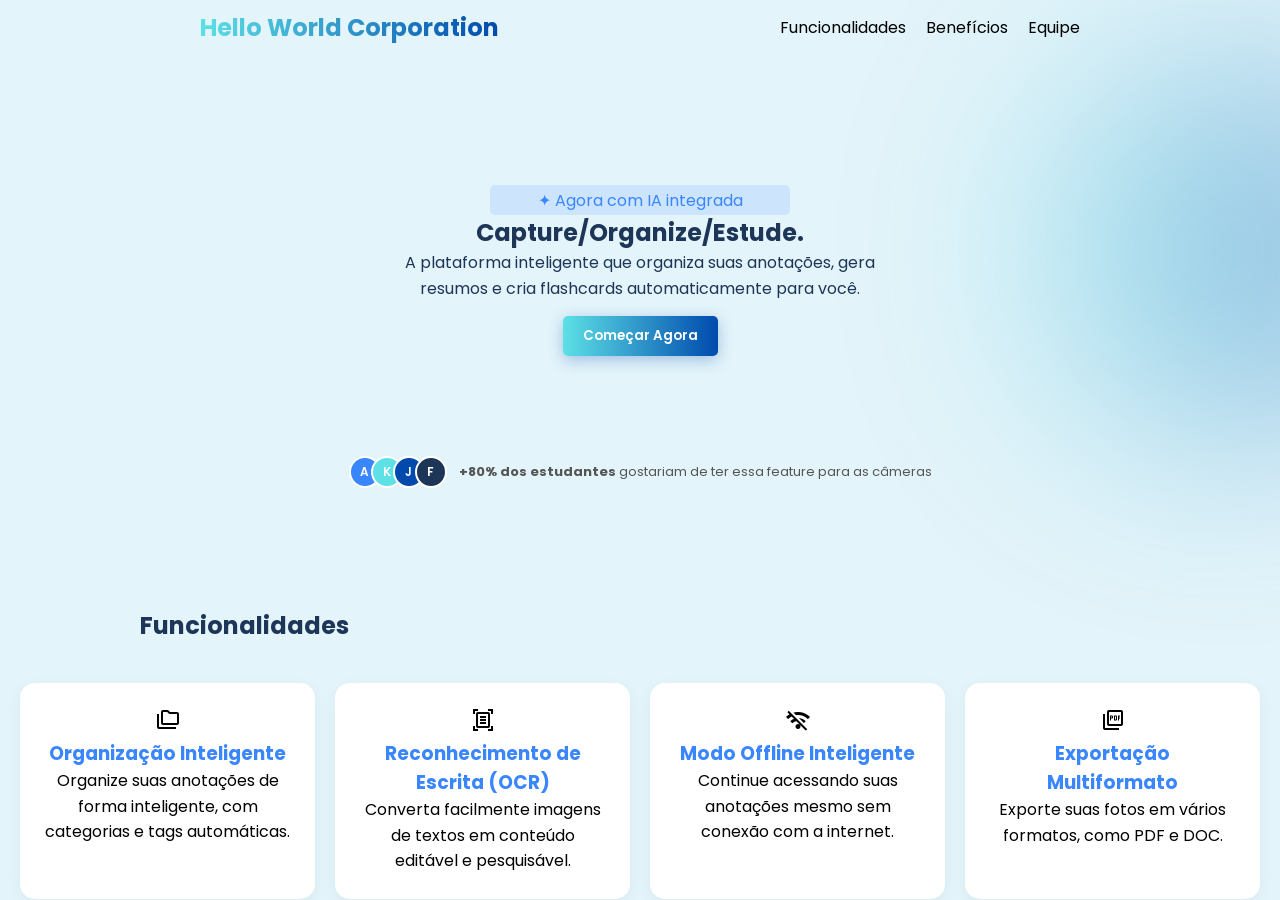
==== index.html @ e11d8a08 "feat: Fazendo header e hero do site, criando a seção de funcionalidades" ====
<!DOCTYPE html>
<html lang="en">
<head>
    <meta charset="UTF-8">
    <meta name="viewport" content="width=device-width, initial-scale=1.0">
    <title>Document</title>
    <!-- LINKS DE CSS -->
    <link rel="stylesheet" href="src/css/style.css">
    <!-- LINKS DE FONTES -->
    <link rel="preconnect" href="https://fonts.googleapis.com">
    <link rel="preconnect" href="https://fonts.gstatic.com" crossorigin>
    <link href="https://fonts.googleapis.com/css2?family=Inter:ital,opsz,wght@0,14..32,100..900;1,14..32,100..900&family=Poppins:ital,wght@0,100;0,200;0,300;0,400;0,500;0,600;0,700;0,800;0,900;1,100;1,200;1,300;1,400;1,500;1,600;1,700;1,800;1,900&display=swap" rel="stylesheet">

    <!-- LINKS DE ICONS -->
    <link rel="stylesheet" href="https://fonts.googleapis.com/css2?family=Material+Symbols+Outlined:opsz,wght,FILL,GRAD@24,400,0,0&icon_names=folder_copy" />
    <link rel="stylesheet" href="https://fonts.googleapis.com/css2?family=Material+Symbols+Outlined:opsz,wght,FILL,GRAD@24,400,0,0" />
</head>
<body>

    <header class="main-header">
        <div class="logo">
            <span>Hello World Corporation</span>
        </div>
        
        <nav class="nav-menu">
            <ul>
                <li><a href="#funcionalidades">Funcionalidades</a></li>
                <li><a href="#benefícios">Benefícios</a></li>
                <li><a href="#equipe">Equipe</a></li>
            </ul>
        </nav>
    </header>

    <main>
        <section class="hero">
            <span class="ia"> ✦ Agora com IA integrada</span>
            <h1>Capture<span>/</span>Organize<span>/</span>Estude.</h1>
            <p>A plataforma inteligente que organiza suas anotações, gera <br> resumos e cria flashcards automaticamente para você.</p>
            <button class="btn-primary"><a href="">Começar Agora</a></button>
        </section>

        <div class="glow-sphere"></div>
        
            <div class="social-proof">
                <div class="avatars">
                    <div class="avatar" style="background: #3a86ff;">A</div>
                    <div class="avatar" style="background: #5de0e6;">K</div>
                    <div class="avatar" style="background: #004aad;">J</div>
                    <div class="avatar" style="background: #1d3557;">F</div>
                </div>
                <p><strong>+80% dos estudantes</strong> gostariam de ter essa feature para as câmeras</p>
            </div>

        <section class="features">
            <div class="features-header">
                <h1>Funcionalidades</h1>
            </div>

             <div class="features-grid">
                <div class="feature-card">
                    <span class="material-symbols-outlined">
                    folder_copy
                    </span>
                    <h3>Organização Inteligente</h3>
                    <p>Organize suas anotações de forma inteligente, com categorias e tags automáticas.</p>
                </div>

                <div class="feature-card">
                    <span class="material-symbols-outlined">
                    document_scanner
                    </span>
                    <h3>Reconhecimento de Escrita (OCR)</h3>
                    <p>Converta facilmente imagens de textos em conteúdo editável e pesquisável.</p>
                </div>

                <div class="feature-card">
                    <span class="material-symbols-outlined">
                    wifi_off
                    </span>
                    <h3>Modo Offline Inteligente</h3>
                    <p>Continue acessando suas anotações mesmo sem conexão com a internet.</p>
                </div>

                <div class="feature-card">
                    <span class="material-symbols-outlined">
                    picture_as_pdf
                    </span>
                    <h3>Exportação Multiformato</h3>
                    <p>Exporte suas fotos em vários formatos, como PDF e DOC.</p>
                </div>

               
            </div>

    </section>

    </main>

 </body>
</html>
---- src/css/style.css ----
*{
    padding: 0;
    margin: 0;
    box-sizing: border-box;
}

:root {
    --font-family: 'Poppins', sans-serif;
    --primary-azure: #3a86ff;
    --light-blue: #e3f4fa;
    --span-blue: #cce4fc;
    --brand-gradient: linear-gradient(90deg, #5de0e6 0%, #004aad 100%);      
    --dark-azure: #1d3557;         
}

.main-header{
    display: flex;
    justify-content: space-between;
    align-items: center;
    border-radius: 5px;
    margin-top: 10px;
}
.nav-menu ul {
    display: flex;       
    list-style: none;   
    gap: 20px;           
    margin: 0 200px 0 0;
    padding: 0;
}
.nav-menu a:hover {
    color: var(--primary-azure); 
}

.logo {
    font-size: 24px;
    font-weight: 700;
    background: var(--brand-gradient);
    -webkit-background-clip: text;
    -webkit-text-fill-color: transparent;
    margin-left: 200px;
}

body {
    font-family: var(--font-family);
    color: var(--text-light);
    background-color: var(--light-blue);
}


a{
    text-decoration: none;
    color: black;
}


h1, h2, h3 {
    font-weight: 700; 
    color: var(--primary-blue);
}

p {
    font-weight: 400; 
    line-height: 1.6;
}

.ia{
    display: flex;
    background-color: var(--span-blue);
    width: 300px;
    height: 30px;
    border-radius: 5px;
    align-items: center;
    justify-content: center;
    color: var(--primary-azure);
}

main {
    display: flex;
    flex-direction: column;
    align-items: center;
    margin-top: 20px;
}
                         /* Estilos para a seção hero */
.hero {
    display: flex;
    flex-direction: column;
    align-items: center;
    text-align: center;
    margin-top: 120px;
    color: var(--dark-azure);
}

.hero button {
    background: var(--brand-gradient);
    border: none;
    box-shadow: 0 4px 15px rgba(0, 74, 173, 0.3);
    padding: 10px 20px;
    border-radius: 5px;
    cursor: pointer;
    margin-top: 15px;
}


.hero button a{
    font-family: var(--font-family);
    font-weight: 600;
    color: white;
}

.glow-sphere {
    position: absolute;
    top: 50px;          
    right: -150px;      
    width: 400px;
    height: 400px;
    background: var(--brand-gradient); 
    border-radius: 50%;
    filter: blur(100px); 
    opacity: 0.4;
    z-index: -1;         
}
.social-proof {
    display: flex;
    align-items: center;
    gap: 12px;
    font-size: 13px;
    color: #555;
    margin-top: 100px;
}

.avatars {
    display: flex;
}

.avatar {
    width: 32px;
    height: 32px;
    border-radius: 50%;       
    border: 2px solid white;   
    margin-left: -10px;        
    display: flex;
    align-items: center;
    justify-content: center;
    font-size: 12px;
    font-weight: 600;
    color: white;
}

.avatars .avatar:first-child {
    margin-left: 0;            
}

.features{
    display: flex;
    flex-direction: column;
    align-items: center;
    margin-top: 120px;
}
.features-header{
    display: flex;
    flex-direction: column;
    align-items: flex-start; /* Isso força os filhos a irem para a esquerda */
    width: 100%;            
    max-width: 1000px;       
    margin-bottom: 40px;
    text-align: left;        /* Alinhamento do texto */
}



.features-grid{
    display: flex;
    flex-direction: row;
    justify-content: flex-start;
    gap: 20px;
    flex-wrap: wrap;
    width: 100%;
    padding: 0 20px; Adiciona um pouco de padding para evitar que os cards encostem nas bordas
}

.features-header h1{
    text-align: left;
    color: var(--dark-azure);
}


.feature-card{
    background: white;        
    padding: 25px;
    border-radius: 15px;      
    flex: 1;                  
    text-align: center;        
    box-shadow: 0 4px 15px rgba(0, 0, 0, 0.05);
}

.feature-card:hover {
    box-shadow: 0 8px 30px rgba(0, 0, 0, 0.1); 
    transform: translateY(-5px); 
    transition: ease;

}



.feature-card h3{
    color: var(--primary-azure);
}
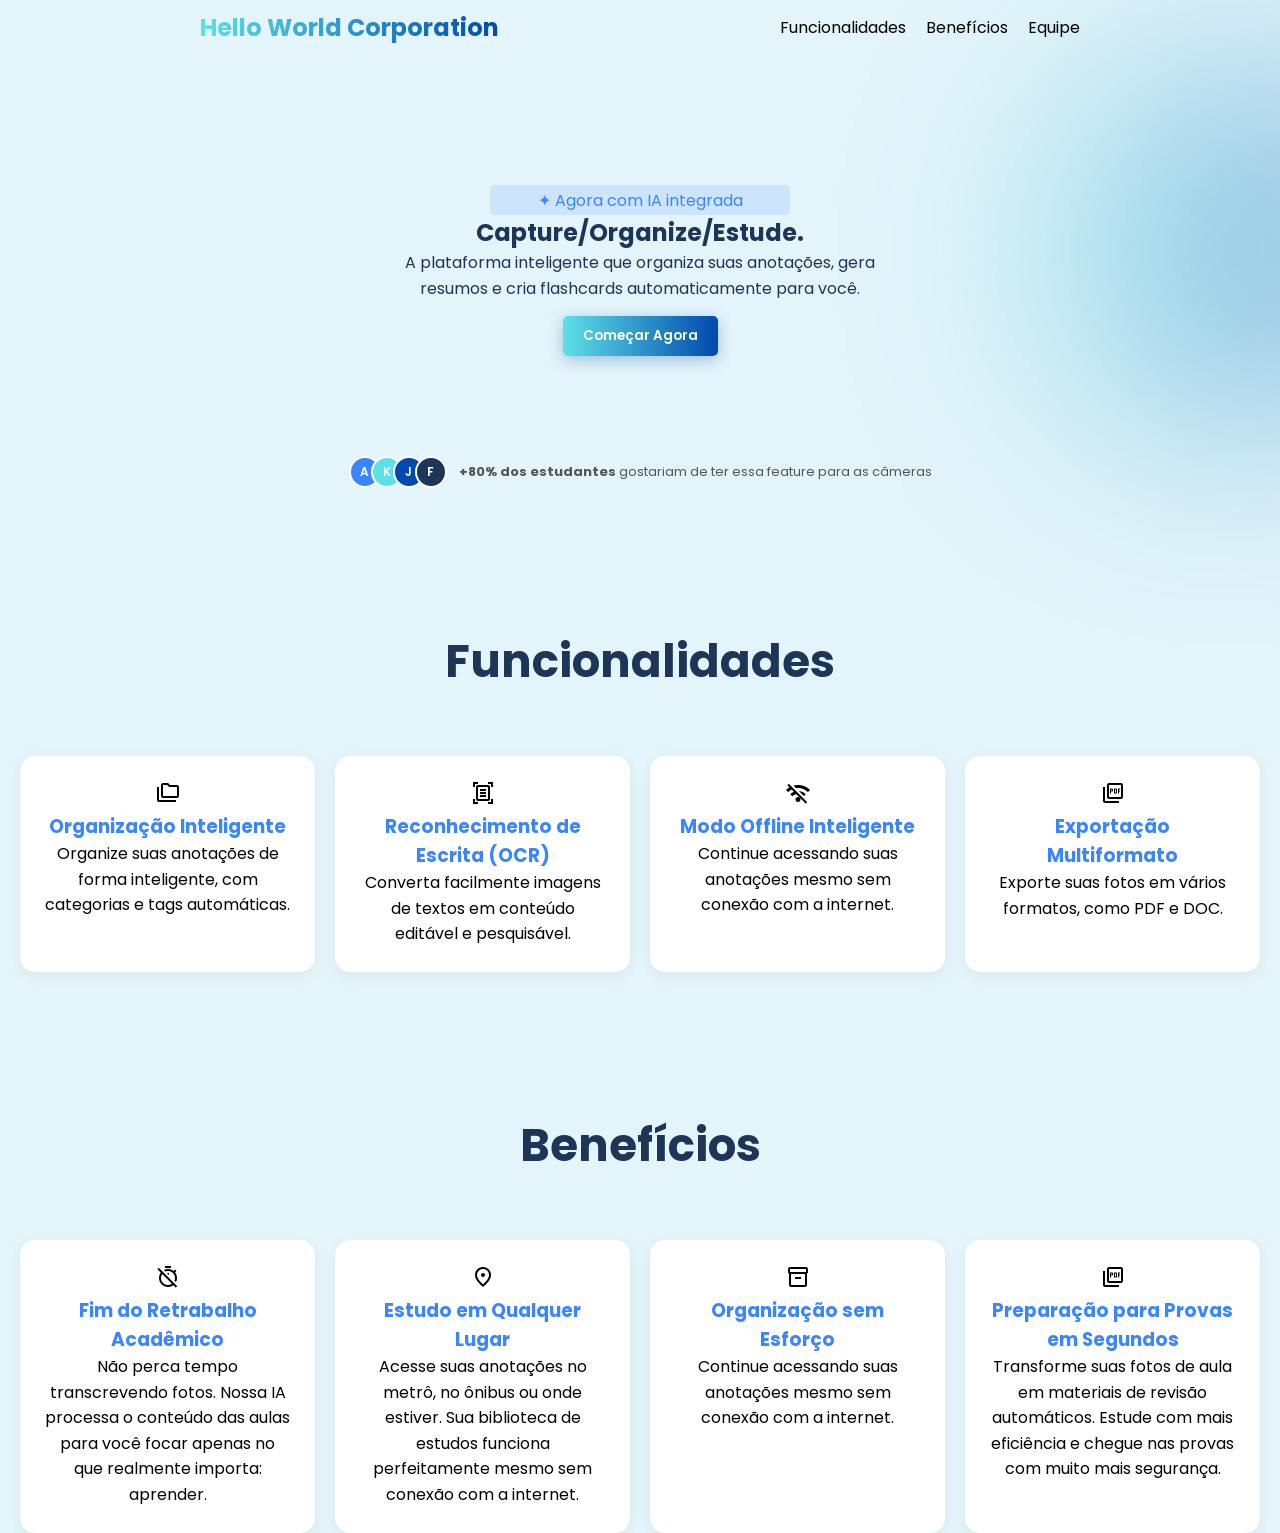
==== commit 7e30fedb: "feat: adicionando a section funcionalidades do site" ====
--- a/index.html
+++ b/index.html
@@ -94,6 +94,51 @@
 
     </section>
 
+
+    <section class="features">
+
+        <div class="features-header">
+                <h1>Benefícios</h1>
+            </div>
+
+             <div class="features-grid">
+                <div class="feature-card">
+                    <span class="material-symbols-outlined">
+                    timer_off
+                    </span>
+                    <h3>Fim do Retrabalho Acadêmico</h3>
+                    <p>Não perca tempo transcrevendo fotos. Nossa IA processa o conteúdo das aulas para você focar apenas no que realmente importa: aprender.</p>
+                </div>
+
+                <div class="feature-card">
+                    <span class="material-symbols-outlined">
+                    location_on
+                    </span>
+                    <h3>Estudo em Qualquer Lugar</h3>
+                    <p>Acesse suas anotações no metrô, no ônibus ou onde estiver. Sua biblioteca de estudos funciona perfeitamente mesmo sem conexão com a internet.</p>
+                </div>
+
+                <div class="feature-card">
+                    <span class="material-symbols-outlined">
+                    inventory_2
+                    </span>
+                    <h3>Organização sem Esforço</h3>
+                    <p>Continue acessando suas anotações mesmo sem conexão com a internet.</p>
+                </div>
+
+                <div class="feature-card">
+                    <span class="material-symbols-outlined">
+                    picture_as_pdf
+                    </span>
+                    <h3>Preparação para Provas em Segundos</h3>
+                    <p>Transforme suas fotos de aula em materiais de revisão automáticos. Estude com mais eficiência e chegue nas provas com muito mais segurança.</p>
+                </div>
+
+               
+            </div>
+
+    </section>
+
     </main>
 
  </body>
--- a/src/css/style.css
+++ b/src/css/style.css
@@ -11,6 +11,11 @@
     --span-blue: #cce4fc;
     --brand-gradient: linear-gradient(90deg, #5de0e6 0%, #004aad 100%);      
     --dark-azure: #1d3557;         
+}
+
+html{
+    width: 100%;
+    /* overflow: hidden; */
 }
 
 .main-header{
@@ -155,15 +160,20 @@
     flex-direction: column;
     align-items: center;
     margin-top: 120px;
-}
+    margin-top: 140px;
+}
+
+
+
+
 .features-header{
     display: flex;
     flex-direction: column;
-    align-items: flex-start; /* Isso força os filhos a irem para a esquerda */
+    align-items: center; /* Isso força os filhos a irem para a esquerda */
     width: 100%;            
     max-width: 1000px;       
-    margin-bottom: 40px;
-    text-align: left;        /* Alinhamento do texto */
+    margin-bottom: 60px;
+    text-align: left;       /*Alinhamento do texto */
 }
 
 
@@ -179,7 +189,8 @@
 }
 
 .features-header h1{
-    text-align: left;
+    font-size: 45px;
+    text-align: center;
     color: var(--dark-azure);
 }
 
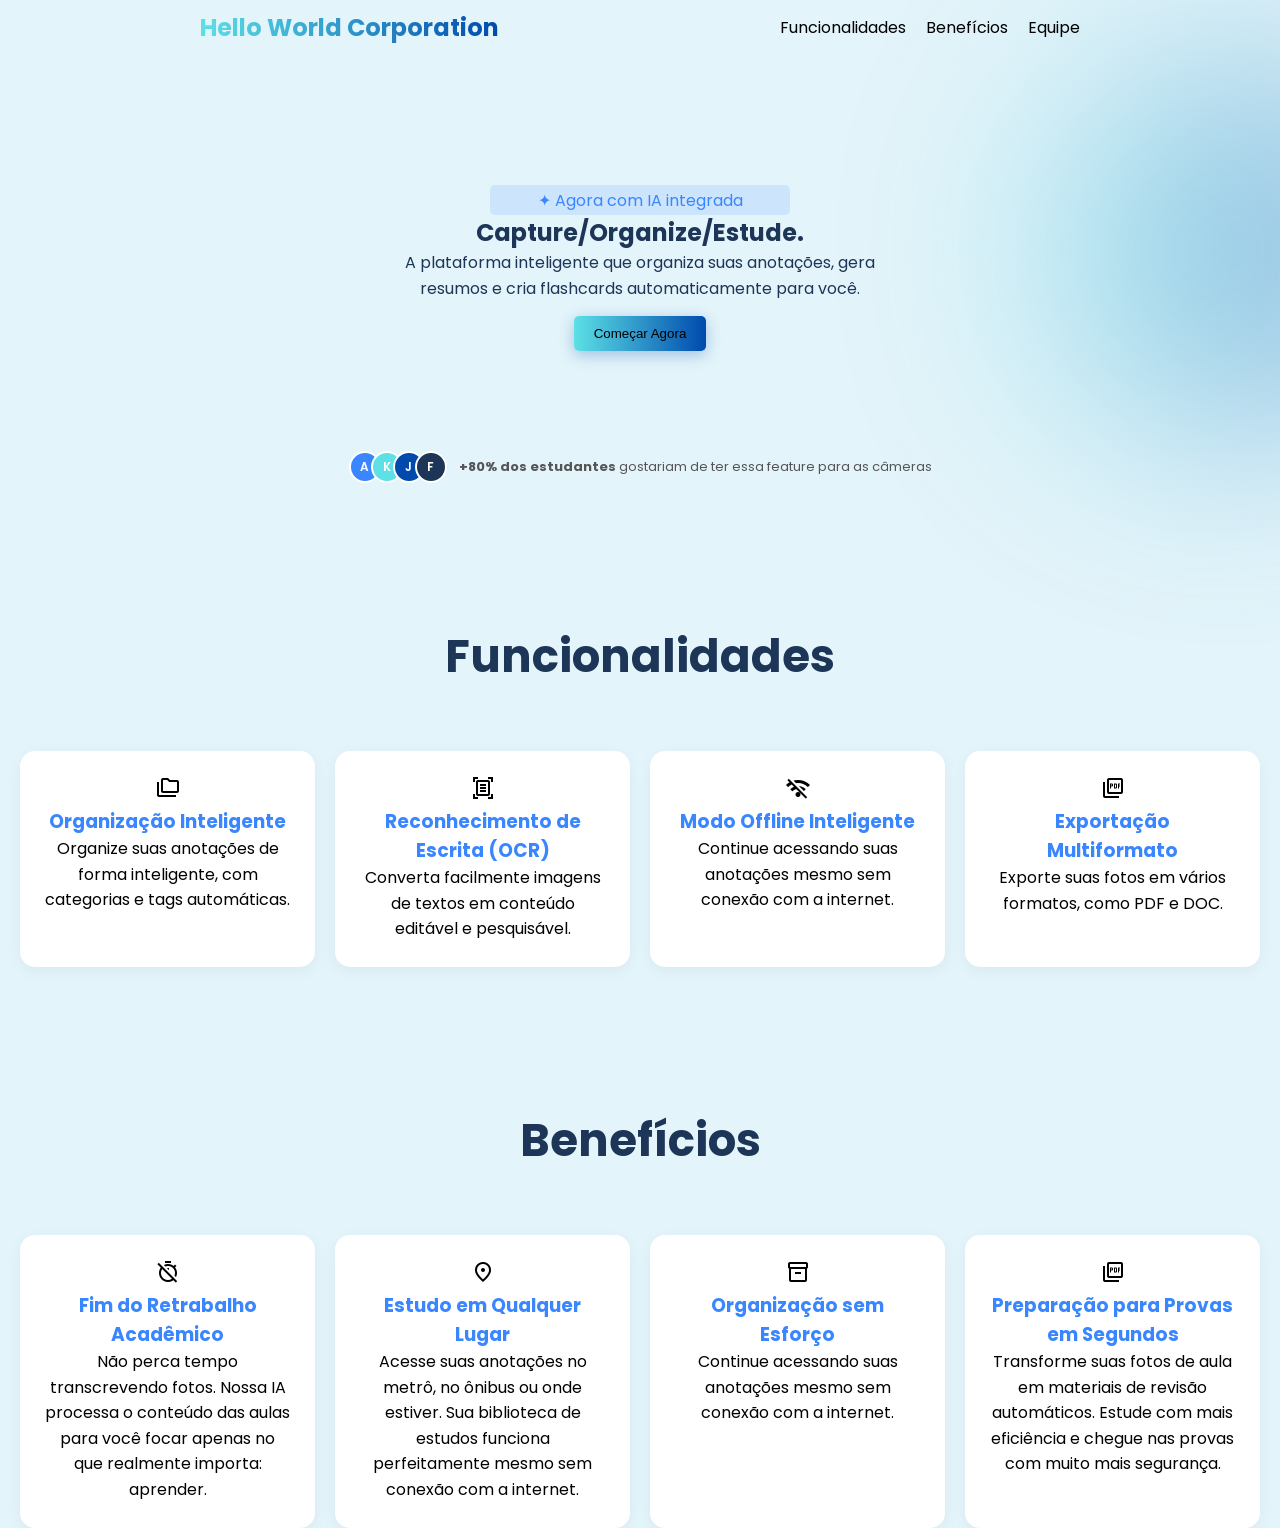
==== commit 0c12c43d: "Adicionando o script.js e funções iniciais" ====
--- a/index.html
+++ b/index.html
@@ -36,7 +36,7 @@
             <span class="ia"> ✦ Agora com IA integrada</span>
             <h1>Capture<span>/</span>Organize<span>/</span>Estude.</h1>
             <p>A plataforma inteligente que organiza suas anotações, gera <br> resumos e cria flashcards automaticamente para você.</p>
-            <button class="btn-primary"><a href="">Começar Agora</a></button>
+            <button onclick="botaoComecar(this)" class="btn-primary">Começar Agora</button>
         </section>
 
         <div class="glow-sphere"></div>
@@ -140,6 +140,6 @@
     </section>
 
     </main>
-
+    <script src="/src/js/script.js"></script>
  </body>
 </html>
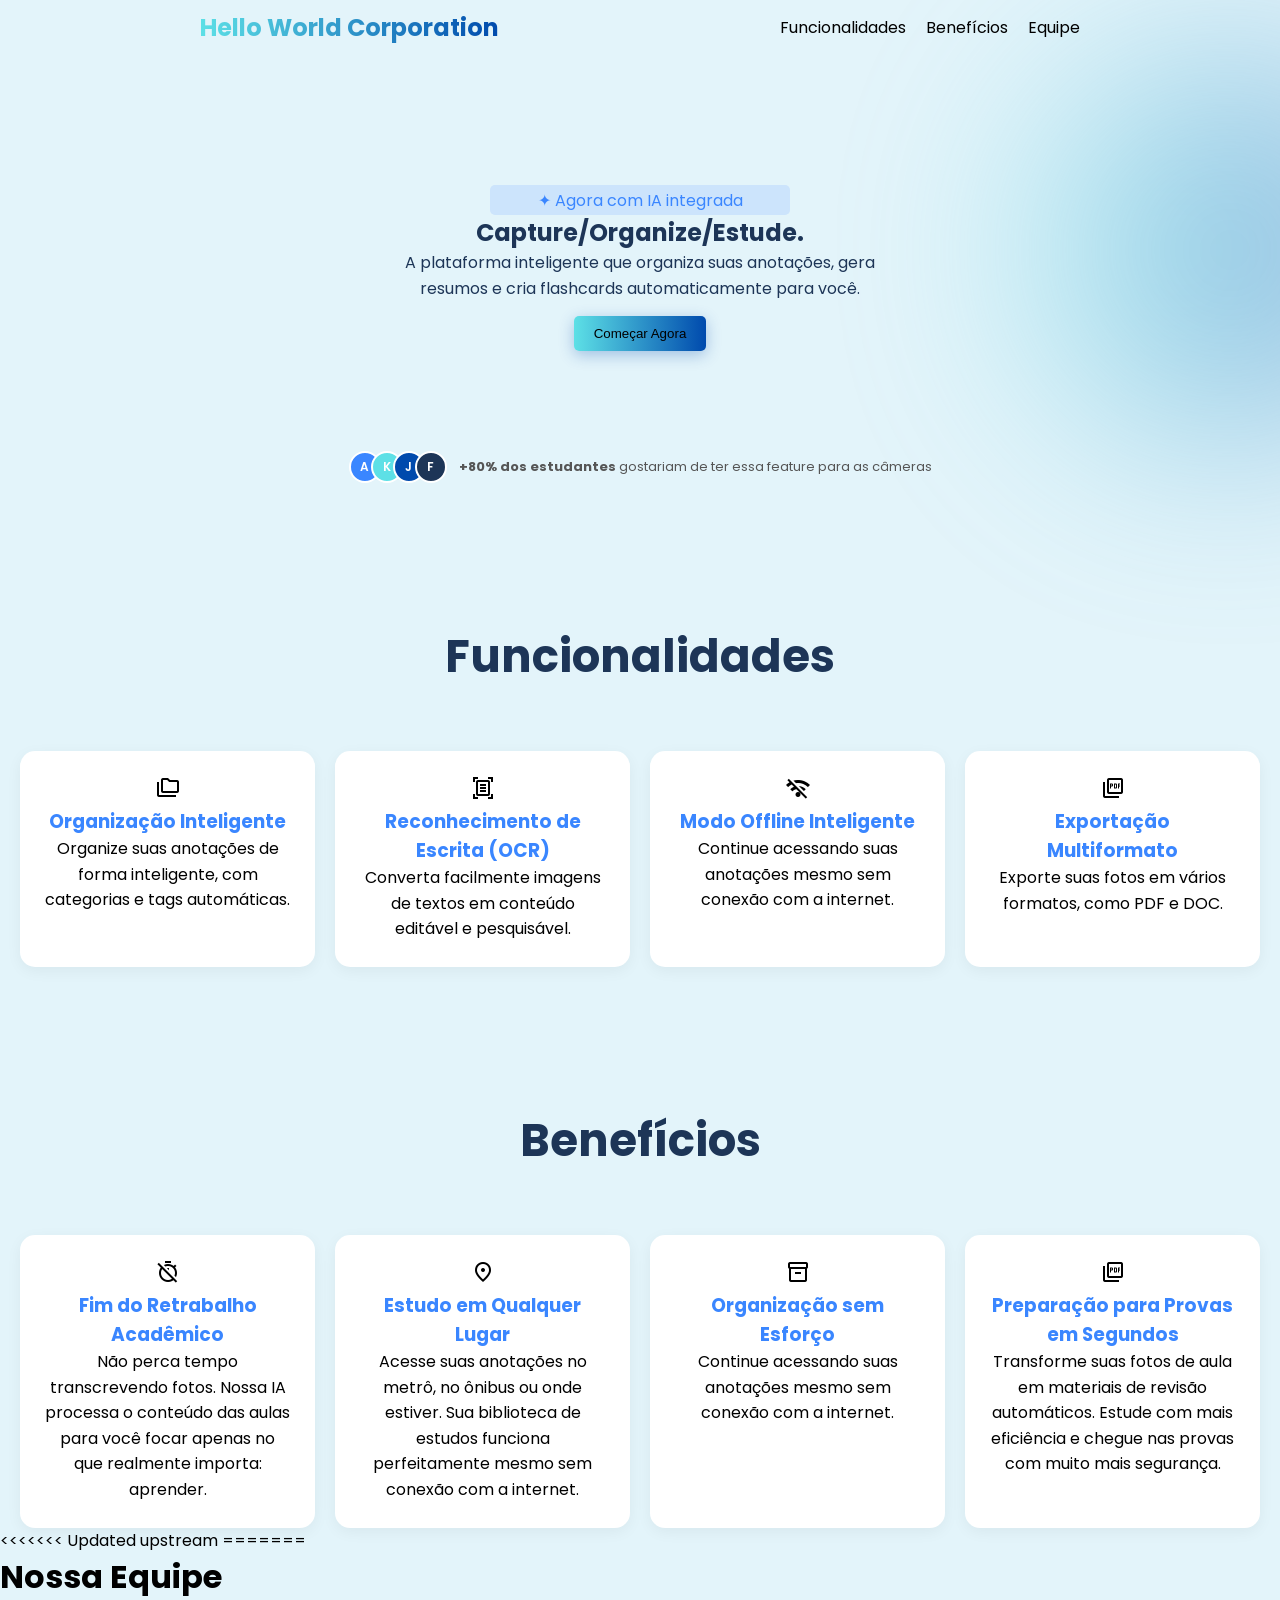
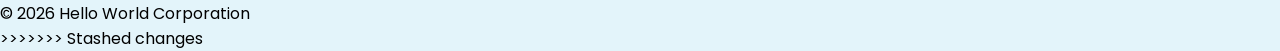
==== commit eebdf183: "feat: Adicionando Equipes Seção" ====
--- a/index.html
+++ b/index.html
@@ -140,6 +140,21 @@
     </section>
 
     </main>
+<<<<<<< Updated upstream
     <script src="/src/js/script.js"></script>
+=======
+    <!--FOOTER/EQUIPE-->
+    <footer id="equipe" class="main-footer">
+        <div class="footer-container">
+            <h1>Nossa Equipe</h1>
+         </div>
+         <div id="team-grid" class="team-grid">
+            <!--JS integrado-->
+         </div>
+           <div class ="footer-bottom">
+               <p>&copy; 2026 Hello World Corporation</p>
+           </div>
+    </footer>
+>>>>>>> Stashed changes
  </body>
 </html>
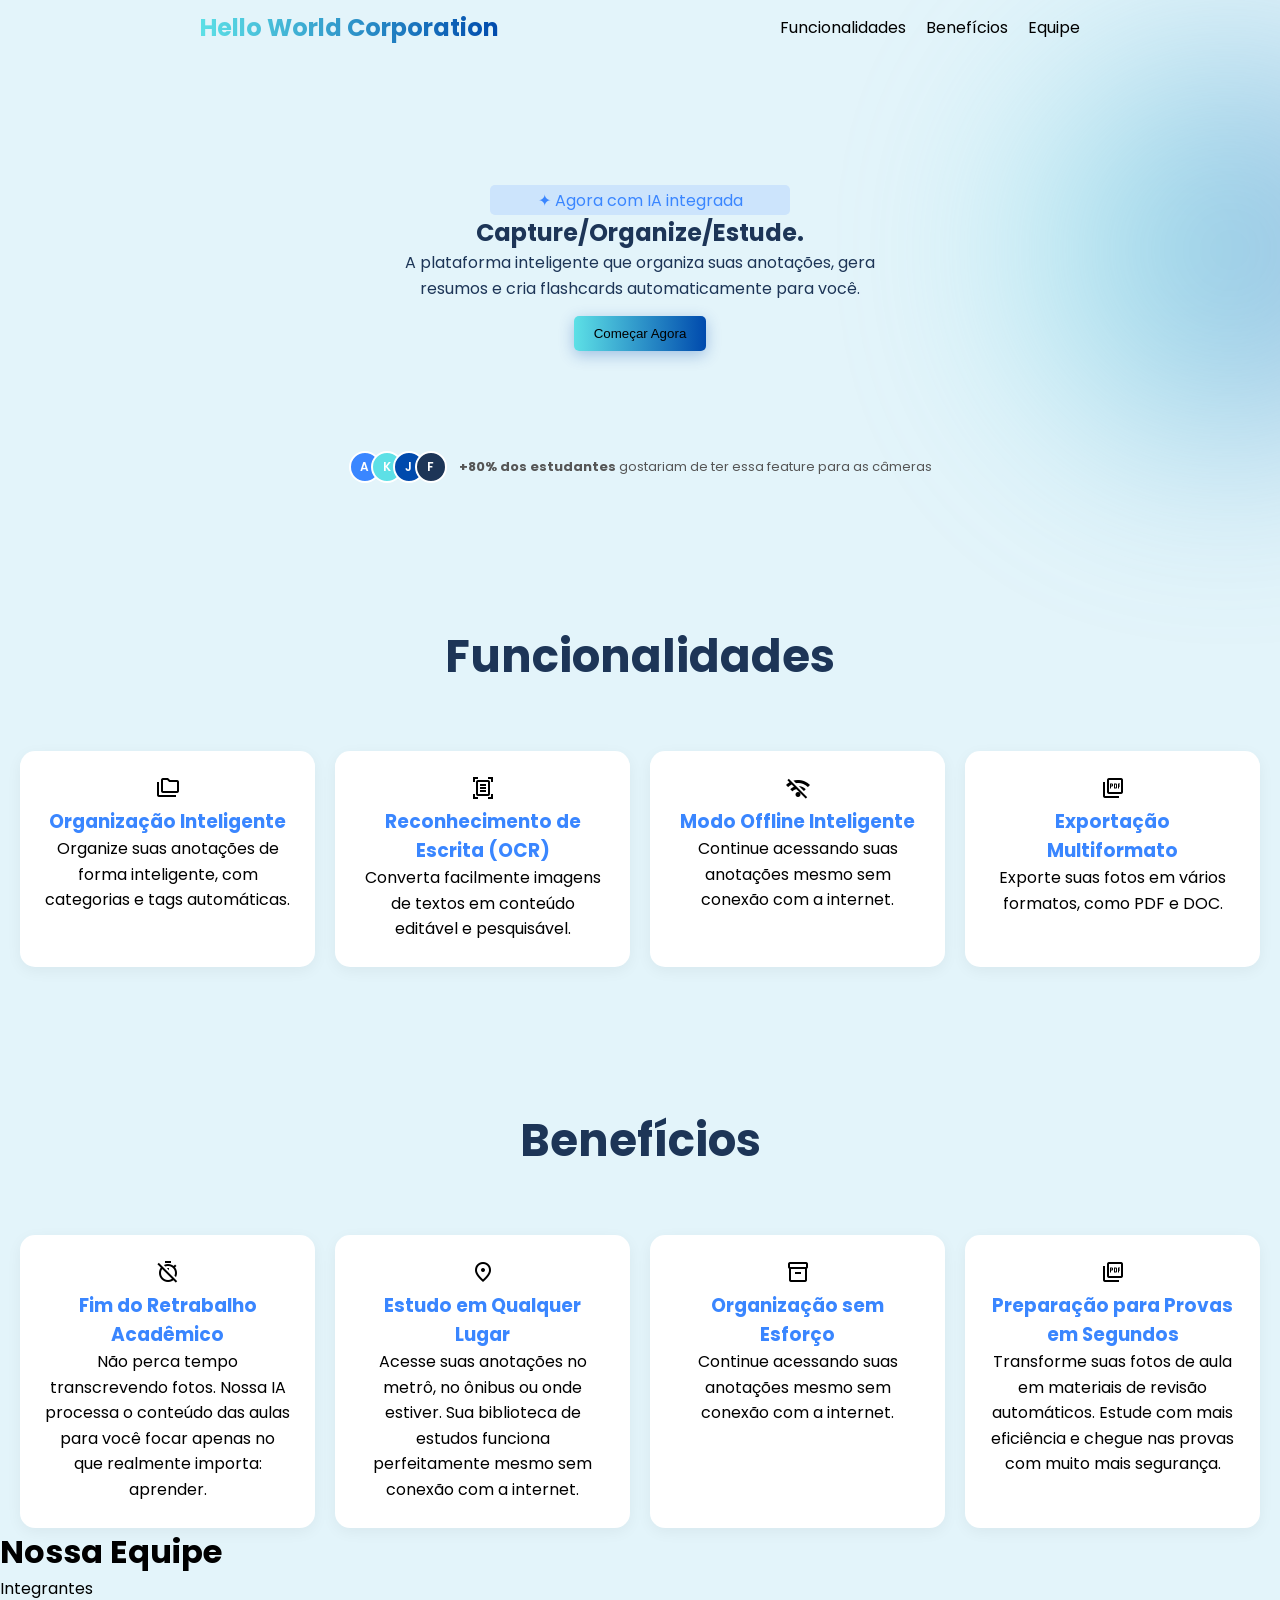
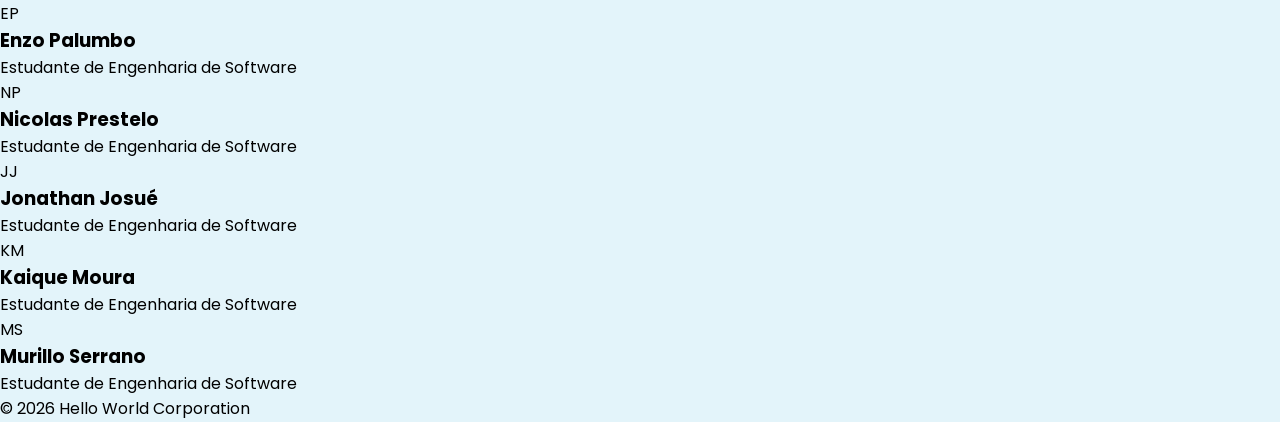
==== commit 6666aaba: "feat: Atualizando O CSS e o footer da equipe com nomes do integrantes" ====
--- a/index.html
+++ b/index.html
@@ -140,21 +140,54 @@
     </section>
 
     </main>
-<<<<<<< Updated upstream
     <script src="/src/js/script.js"></script>
-=======
-    <!--FOOTER/EQUIPE-->
-    <footer id="equipe" class="main-footer">
-        <div class="footer-container">
-            <h1>Nossa Equipe</h1>
-         </div>
-         <div id="team-grid" class="team-grid">
-            <!--JS integrado-->
-         </div>
-           <div class ="footer-bottom">
-               <p>&copy; 2026 Hello World Corporation</p>
-           </div>
-    </footer>
->>>>>>> Stashed changes
+ <!--FOOTER/EQUIPE-->
+<footer id="equipe" class="main-footer">
+    <div class="footer-container">
+        <h1>Nossa Equipe</h1>
+        <p class="footer-subtitle">Integrantes</p>
+    </div>
+    
+    <div class="team-grid">
+        <!-- Card 1 -->
+        <div class="member-card">
+            <div class="member-avatar">EP</div>
+            <h3>Enzo Palumbo</h3>
+            <span>Estudante de Engenharia de Software</span>
+        </div>
+        
+        <!-- Card 2 -->
+        <div class="member-card">
+            <div class="member-avatar">NP</div>
+            <h3>Nicolas Prestelo</h3>
+            <span>Estudante de Engenharia de Software</span>
+        </div>
+        
+        <!-- Card 3 -->
+        <div class="member-card">
+            <div class="member-avatar">JJ</div>
+            <h3>Jonathan Josué</h3>
+            <span>Estudante de Engenharia de Software</span>
+        </div>
+        
+        <!-- Card 4 -->
+        <div class="member-card">
+            <div class="member-avatar">KM</div>
+            <h3>Kaique Moura</h3>
+            <span>Estudante de Engenharia de Software</span>
+        </div>
+        
+        <!-- Card 5 -->
+        <div class="member-card">
+            <div class="member-avatar">MS</div>
+            <h3>Murillo Serrano</h3>
+            <span>Estudante de Engenharia de Software</span>
+        </div>
+    </div>
+
+    <div class="footer-bottom">
+        <p>&copy; 2026 Hello World Corporation</p>
+    </div>
+</footer>
  </body>
 </html>
